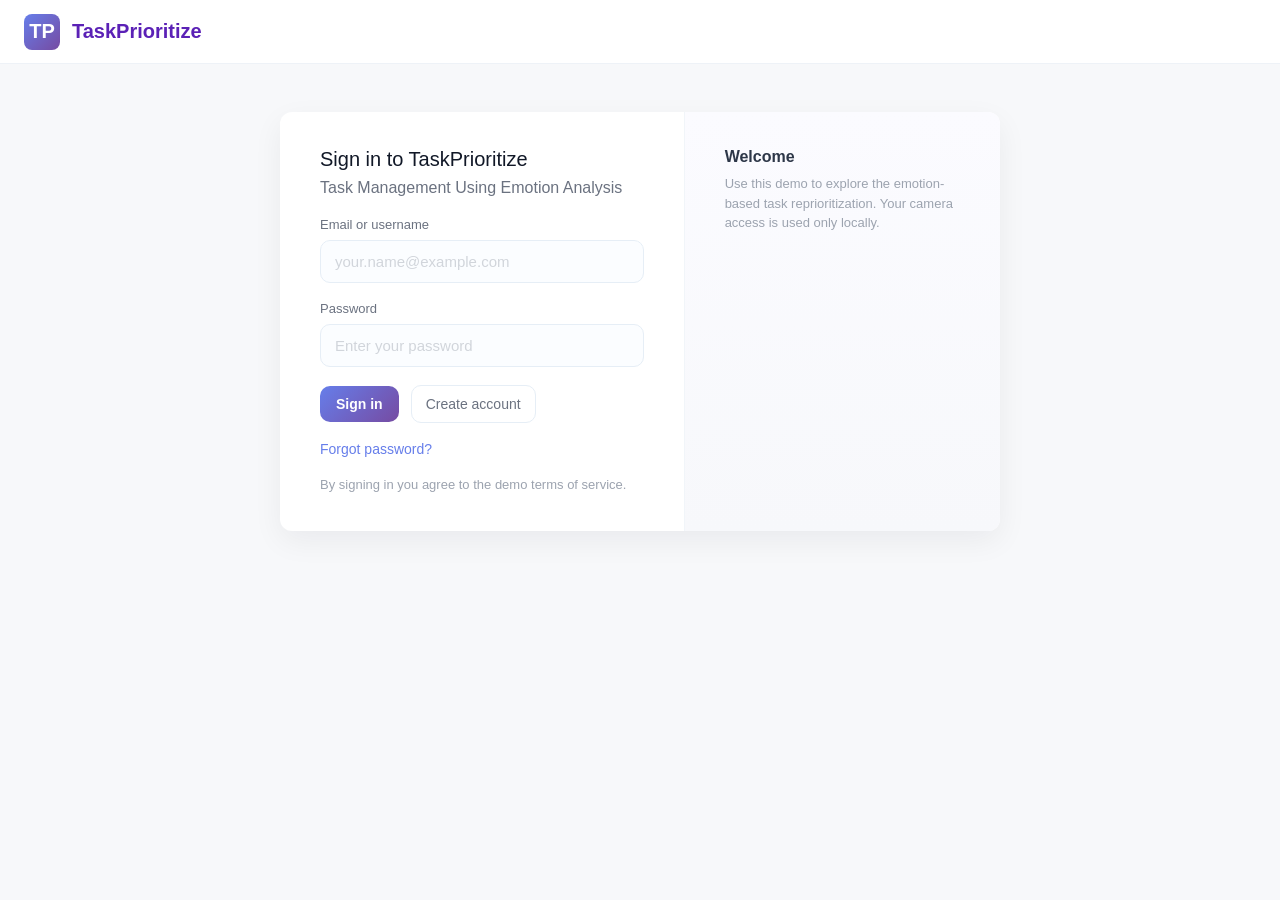
==== Frontend/dashboard.html @ d668a20a "feat(frontend): switch dashboard layout to three-panel structure" ====
<!DOCTYPE html>
<html lang="en">
<head>
    <meta charset="UTF-8" />
    <meta name="viewport" content="width=device-width, initial-scale=1.0" />
    <title>Task Prioritize Using Emotion Analysis</title>
    <link rel="stylesheet" href="dashboard-style.css">
</head>
<body>
    <!-- Top Navigation -->
    <header class="navbar">
        <div class="navbar-content">
            <div class="navbar-brand">
                <div class="logo">TP</div>
                <h1>TaskPrioritize</h1>
            </div>

            <div class="navbar-actions">
                <button class="btn-emotion-scan" id="emotionScanBtn" title="Scan your emotion">
                    📷
                </button>
                <span class="user-name" id="userInfo">User</span>
                <button class="btn-logout" id="logoutBtn" title="Logout">
                    ⎋
                </button>
            </div>
        </div>
    </header>

    <!-- Main Container -->
    <div class="container">
        <!-- LEFT SIDEBAR - Navigation & Filters -->
        <aside class="sidebar-left" id="sidebarLeft">
            <nav class="nav-menu">
                <h3 class="nav-section-title">Views</h3>
                <button class="nav-item active" data-filter="today">
                    <span class="icon">📅</span> Today
                </button>
                <button class="nav-item" data-filter="next7days">
                    <span class="icon">📆</span> Next 7 Days
                </button>
                <button class="nav-item" data-filter="inbox">
                    <span class="icon">📬</span> Inbox
                </button>

                <h3 class="nav-section-title" style="margin-top: 20px;">Lists</h3>
                <button class="nav-item" data-filter="list-work">
                    <span class="icon">💼</span> Work
                </button>
                <button class="nav-item" data-filter="list-study">
                    <span class="icon">📚</span> Study
                </button>
                <button class="nav-item" data-filter="list-personal">
                    <span class="icon">✨</span> Personal
                </button>

                <h3 class="nav-section-title" style="margin-top: 20px;">Filters</h3>
                <button class="nav-item" data-filter="important">
                    <span class="icon">⭐</span> Important
                </button>
                <button class="nav-item" data-filter="urgent">
                    <span class="icon">🚨</span> Urgent
                </button>
                <button class="nav-item" data-filter="completed">
                    <span class="icon">✅</span> Completed
                </button>
            </nav>
        </aside>

        <!-- CENTER PANEL - Main Task List (PRIMARY) -->
        <main class="main-content" id="mainContent">
            <!-- Quick Add Task -->
            <section class="task-adder">
                <input
                    type="text"
                    id="taskInput"
                    class="task-input"
                    placeholder="Add a task... (press Enter)"
                    autocomplete="off"
                />
            </section>

            <!-- Current View Label -->
            <div class="view-header">
                <h2 id="viewTitle">Today</h2>
                <span class="task-count" id="taskCount">0 tasks</span>
            </div>

            <!-- Emotion Status Badge (if emotion scan active) -->
            <div class="emotion-badge" id="emotionBadge" style="display: none;">
                <span id="emotionIcon"></span>
                <span id="emotionLabel"></span>
                <button class="badge-close" id="clearEmotionBtn">×</button>
            </div>

            <!-- Task List - Grouped by Date -->
            <section class="tasks-list">
                <div id="tasksList">
                    <div class="empty-state">
                        <p>📋 No tasks. Add one to get started!</p>
                    </div>
                </div>
            </section>
        </main>

        <!-- RIGHT PANEL - Calendar & Task Details (SECONDARY / Toggle) -->
        <aside class="sidebar-right" id="sidebarRight">
            <div class="right-panel-header">
                <button class="btn-icon" id="closeRightPanel" title="Close">×</button>
            </div>

            <!-- Calendar Widget -->
            <div class="calendar-widget">
                <h3>Calendar</h3>
                <div id="miniCalendar" class="mini-calendar">
                    <!-- Generated by JS -->
                </div>
                <div class="calendar-nav">
                    <button id="prevMonth" class="cal-btn">‹</button>
                    <span class="cal-month-year" id="monthYear"></span>
                    <button id="nextMonth" class="cal-btn">›</button>
                </div>
                <button class="btn-clear-filter" id="clearDateFilter">Clear Filter</button>
            </div>

            <!-- Task Details (shown when task is selected) -->
            <div class="task-details-panel" id="taskDetailsPanel" style="display: none;">
                <h3>Task Details</h3>
                <div id="taskDetailsContent">
                    <!-- Populated by JS -->
                </div>
            </div>
        </aside>
    </div>

    <!-- EMOTION SCAN - Camera Modal -->
    <div class="modal-overlay" id="modalOverlay"></div>

    <div class="modal" id="cameraModal">
        <div class="modal-header">
            <h2>Scan Emotion</h2>
            <button class="modal-close" id="closeCamera">×</button>
        </div>
        <div class="modal-body">
            <video id="videoFeed" class="video" playsinline></video>
            <canvas id="captureCanvas" style="display: none;"></canvas>
            <p class="status-text" id="cameraMessage">Initializing camera...</p>
        </div>
        <div class="modal-footer">
            <button class="btn-secondary" id="cancelCamera">Cancel</button>
            <button class="btn-primary" id="captureImage">Analyze</button>
        </div>
    </div>

    <!-- Emotion Result Modal -->
    <div class="modal" id="resultModal">
        <div class="modal-header">
            <h2>Emotion Analysis</h2>
            <button class="modal-close" id="closeResult">×</button>
        </div>
        <div class="modal-body emotion-result">
            <div class="emotion-icon-large" id="resultIcon"></div>
            <h3 id="resultEmotion"></h3>
            <p id="resultMessage"></p>
            <p class="confidence-text">Confidence: <span id="resultConfidence"></span>%</p>
        </div>
        <div class="modal-footer">
            <button class="btn-secondary" id="rejectEmotion">Dismiss</button>
            <button class="btn-primary" id="applyEmotion">Apply to Tasks</button>
        </div>
    </div>

    <script src="dashboard-script.js"></script>
</body>
</html>
---- Frontend/dashboard-style.css ----
/* ============================================
   TICKTICK-INSPIRED MINIMAL DASHBOARD
   Clean, Functional, Less is More
   ============================================ */

:root {
    --primary: #5b21b6;
    --primary-light: #667eea;
    --bg: #fafbfc;
    --surface: #ffffff;
    --border: #e5e7eb;
    --text: #1f2937;
    --text-muted: #6b7280;
    
    --color-red: #ef4444;
    --color-orange: #f97316;
    --color-yellow: #eab308;
    --color-green: #10b981;
    
    --radius: 8px;
    --shadow: 0 1px 3px rgba(0,0,0,0.1);
    --transition: 0.15s ease;
}

* { box-sizing: border-box; margin: 0; padding: 0; }

html, body {
    height: 100%;
    font-family: -apple-system, BlinkMacSystemFont, 'Segoe UI', sans-serif;
    background: var(--bg);
    color: var(--text);
    line-height: 1.5;
}

/* ============================================
   NAVBAR
   ============================================ */

.navbar {
    position: sticky;
    top: 0;
    height: 56px;
    background: var(--surface);
    border-bottom: 1px solid var(--border);
    box-shadow: var(--shadow);
    z-index: 100;
}

.navbar-content {
    max-width: 1400px;
    margin: 0 auto;
    padding: 0 16px;
    height: 100%;
    display: flex;
    align-items: center;
    justify-content: space-between;
}

.navbar-brand {
    display: flex;
    align-items: center;
    gap: 8px;
    font-weight: 700;
    color: var(--primary);
    font-size: 16px;
}

.logo {
    width: 32px;
    height: 32px;
    border-radius: 8px;
    background: linear-gradient(135deg, var(--primary-light), var(--primary));
    display: flex;
    align-items: center;
    justify-content: center;
    color: white;
    font-weight: 700;
    font-size: 14px;
}

.navbar-actions {
    display: flex;
    align-items: center;
    gap: 12px;
}

.toggle-calendar-btn {
    background: var(--bg);
    border: 1px solid var(--border);
    width: 32px;
    height: 32px;
    border-radius: var(--radius);
    cursor: pointer;
    font-size: 16px;
    transition: var(--transition);
    display: none;
}

.toggle-calendar-btn:hover { background: var(--border); }

.user-name {
    font-size: 13px;
    color: var(--text-muted);
}

.btn-logout {
    background: transparent;
    border: none;
    color: var(--text-muted);
    cursor: pointer;
    font-size: 16px;
    padding: 4px 8px;
    transition: var(--transition);
}

.btn-logout:hover { color: var(--primary); }

/* ============================================
   LAYOUT
   ============================================ */

body {
    display: flex;
    flex-direction: column;
}

.container {
    display: flex;
    flex: 1;
    overflow: hidden;
}

/* ============================================
   SIDEBAR (CALENDAR)
   ============================================ */

.sidebar {
    width: 240px;
    background: var(--surface);
    border-right: 1px solid var(--border);
    padding: 16px;
    overflow-y: auto;
    display: none;
}

.sidebar.visible {
    display: block;
}

.calendar-widget {
    font-size: 13px;
}

.calendar-widget h3 {
    font-size: 12px;
    font-weight: 700;
    text-transform: uppercase;
    color: var(--text);
    margin-bottom: 12px;
    letter-spacing: 0.5px;
}

.mini-calendar {
    margin-bottom: 12px;
}

.cal-header {
    font-weight: 600;
    color: var(--text);
    margin-bottom: 8px;
}

.cal-grid {
    display: grid;
    grid-template-columns: repeat(7, 1fr);
    gap: 4px;
}

.cal-label {
    text-align: center;
    font-size: 11px;
    color: var(--text-muted);
    font-weight: 500;
    padding: 4px 0;
}

.cal-day {
    aspect-ratio: 1;
    background: transparent;
    border: none;
    border-radius: 6px;
    cursor: pointer;
    font-size: 12px;
    color: var(--text);
    transition: var(--transition);
}

.cal-day:hover { background: var(--bg); }
.cal-day.selected { background: var(--primary); color: white; font-weight: 600; }

.calendar-nav {
    display: flex;
    gap: 4px;
    justify-content: center;
    margin-top: 8px;
}

.cal-btn {
    background: var(--bg);
    border: 1px solid var(--border);
    width: 28px;
    height: 28px;
    border-radius: 4px;
    cursor: pointer;
    font-size: 14px;
    transition: var(--transition);
}

.cal-btn:hover { background: var(--border); }

/* ============================================
   MAIN CONTENT
   ============================================ */

.main {
    flex: 1;
    overflow-y: auto;
    padding: 16px;
    max-width: 800px;
    margin: 0 auto;
    width: 100%;
}

/* ============================================
   TASK INPUT
   ============================================ */

.task-adder {
    margin-bottom: 16px;
}

.task-input {
    width: 100%;
    padding: 12px 14px;
    border: 1px solid var(--border);
    border-radius: var(--radius);
    font-size: 14px;
    font-family: inherit;
    transition: var(--transition);
    background: var(--surface);
}

.task-input:focus {
    outline: none;
    border-color: var(--primary);
    box-shadow: 0 0 0 2px rgba(102, 126, 234, 0.1);
}

.task-input::placeholder {
    color: var(--text-muted);
}

/* ============================================
   EMOTION BADGE (MINIMAL)
   ============================================ */

.emotion-badge {
    background: var(--bg);
    border: 1px solid var(--border);
    padding: 8px 12px;
    border-radius: var(--radius);
    margin-bottom: 12px;
    display: flex;
    align-items: center;
    justify-content: space-between;
    gap: 8px;
    font-size: 13px;
}

#emotionIcon { font-size: 16px; }

.badge-close {
    background: transparent;
    border: none;
    color: var(--text-muted);
    cursor: pointer;
    font-size: 18px;
    padding: 0;
}

/* ============================================
   TASK LIST
   ============================================ */

.tasks-list {
    background: var(--surface);
    border-radius: var(--radius);
    border: 1px solid var(--border);
    padding: 12px 0;
    overflow: hidden;
}

.list-header {
    display: flex;
    align-items: center;
    justify-content: space-between;
    padding: 12px 16px;
    border-bottom: 1px solid var(--border);
}

.list-header h2 {
    font-size: 14px;
    font-weight: 600;
}

.task-count {
    font-size: 12px;
    background: var(--bg);
    color: var(--text-muted);
    padding: 2px 8px;
    border-radius: 4px;
}

.tasks {
    display: flex;
    flex-direction: column;
}

/* ============================================
   TASK ITEMS (MINIMAL, CLEAN)
   ============================================ */

.task-item {
    display: flex;
    align-items: center;
    gap: 10px;
    padding: 10px 16px;
    border-bottom: 1px solid var(--border);
    transition: var(--transition);
    border-left: 3px solid var(--color-green);
    cursor: grab;
}

.task-item:last-child { border-bottom: none; }
.task-item:hover { background: var(--bg); }
.task-item.completed { opacity: 0.5; }
.task-item.completed .task-name { text-decoration: line-through; color: var(--text-muted); }

/* Priority border colors */
.task-item.imp-urg { border-left-color: var(--color-red); }
.task-item.imp-nurg { border-left-color: var(--color-orange); }
.task-item.nimp-urg { border-left-color: var(--color-yellow); }
.task-item.nimp-nurg { border-left-color: var(--color-green); }

.task-checkbox {
    width: 18px;
    height: 18px;
    cursor: pointer;
    accent-color: var(--primary);
    flex-shrink: 0;
}

.task-name {
    flex: 1;
    font-size: 14px;
    color: var(--text);
    word-break: break-word;
}

.task-actions {
    display: flex;
    gap: 8px;
    align-items: center;
}

.task-delete {
    background: transparent;
    border: none;
    color: var(--text-muted);
    cursor: pointer;
    font-size: 16px;
    padding: 4px;
    transition: var(--transition);
}

.task-delete:hover { color: #dc2626; }

/* ============================================
   EMPTY STATE
   ============================================ */

.empty-state {
    text-align: center;
    padding: 40px 20px;
    color: var(--text-muted);
    font-size: 14px;
}

/* ============================================
   FAB BUTTON
   ============================================ */

.fab {
    position: fixed;
    bottom: 24px;
    right: 24px;
    padding: 10px 16px;
    border-radius: 28px;
    background: linear-gradient(135deg, var(--primary-light), var(--primary));
    color: white;
    border: none;
    cursor: pointer;
    font-size: 14px;
    font-weight: 600;
    box-shadow: 0 4px 12px rgba(91, 33, 182, 0.3);
    transition: var(--transition);
    z-index: 50;
}

.fab:hover {
    transform: translateY(-2px);
    box-shadow: 0 6px 16px rgba(91, 33, 182, 0.4);
}

.fab:active { transform: scale(0.95); }

/* ============================================
   MODALS
   ============================================ */

.modal-overlay {
    display: none;
    position: fixed;
    top: 0;
    left: 0;
    right: 0;
    bottom: 0;
    background: rgba(0, 0, 0, 0.5);
    z-index: 200;
}

.modal-overlay.show { display: block; }

.modal {
    display: none;
    position: fixed;
    top: 50%;
    left: 50%;
    transform: translate(-50%, -50%) scale(0.9);
    background: var(--surface);
    border-radius: 12px;
    box-shadow: 0 20px 60px rgba(0, 0, 0, 0.3);
    width: 90%;
    max-width: 400px;
    z-index: 210;
    opacity: 0;
    transition: var(--transition);
}

.modal.show {
    display: flex;
    flex-direction: column;
    transform: translate(-50%, -50%) scale(1);
    opacity: 1;
}

.modal-header {
    padding: 16px;
    border-bottom: 1px solid var(--border);
    display: flex;
    align-items: center;
    justify-content: space-between;
}

.modal-header h2 {
    font-size: 16px;
    font-weight: 600;
}

.modal-close {
    background: transparent;
    border: none;
    font-size: 24px;
    color: var(--text-muted);
    cursor: pointer;
    padding: 0;
    width: 24px;
    height: 24px;
    display: flex;
    align-items: center;
    justify-content: center;
    transition: var(--transition);
}

.modal-close:hover { color: var(--text); }

.modal-body {
    padding: 16px;
    flex: 1;
    overflow-y: auto;
}

.video {
    width: 100%;
    border-radius: 8px;
    background: #000;
    margin-bottom: 12px;
}

.status-text {
    text-align: center;
    color: var(--text-muted);
    font-size: 13px;
}

.emotion-result {
    text-align: center;
    padding: 20px 0;
}

.emotion-icon-large {
    font-size: 48px;
    margin-bottom: 10px;
}

.emotion-result h3 {
    font-size: 18px;
    font-weight: 600;
    margin-bottom: 8px;
    text-transform: capitalize;
}

.emotion-result p {
    color: var(--text-muted);
    font-size: 13px;
    margin: 4px 0;
}

.confidence-text {
    font-weight: 500;
}

.modal-footer {
    padding: 12px 16px;
    border-top: 1px solid var(--border);
    display: flex;
    gap: 8px;
    justify-content: flex-end;
}

.btn-primary {
    background: var(--primary);
    color: white;
    padding: 8px 16px;
    border: none;
    border-radius: 6px;
    font-weight: 600;
    cursor: pointer;
    font-size: 13px;
    transition: var(--transition);
}

.btn-primary:hover {
    background: #4c1d95;
}

.btn-secondary {
    background: var(--bg);
    color: var(--text);
    padding: 8px 16px;
    border: 1px solid var(--border);
    border-radius: 6px;
    font-weight: 600;
    cursor: pointer;
    font-size: 13px;
    transition: var(--transition);
}

.btn-secondary:hover {
    background: var(--border);
}

/* ============================================
   RESPONSIVE
   ============================================ */

@media (max-width: 768px) {
    .navbar-content {
        padding: 0 12px;
    }

    .toggle-calendar-btn {
        display: block;
    }

    .sidebar {
        position: absolute;
        left: 0;
        top: 56px;
        width: 200px;
        height: calc(100vh - 56px);
        z-index: 90;
        border-right: 1px solid var(--border);
        box-shadow: 2px 0 8px rgba(0, 0, 0, 0.1);
    }

    .main {
        padding: 12px;
        max-width: 100%;
    }

    .task-item {
        padding: 10px 12px;
    }

    .fab {
        padding: 10px 12px;
        font-size: 13px;
        bottom: 16px;
        right: 16px;
    }

    .modal {
        max-width: 95%;
    }
}

@media (min-width: 1024px) {
    .sidebar {
        display: block;
    }
}
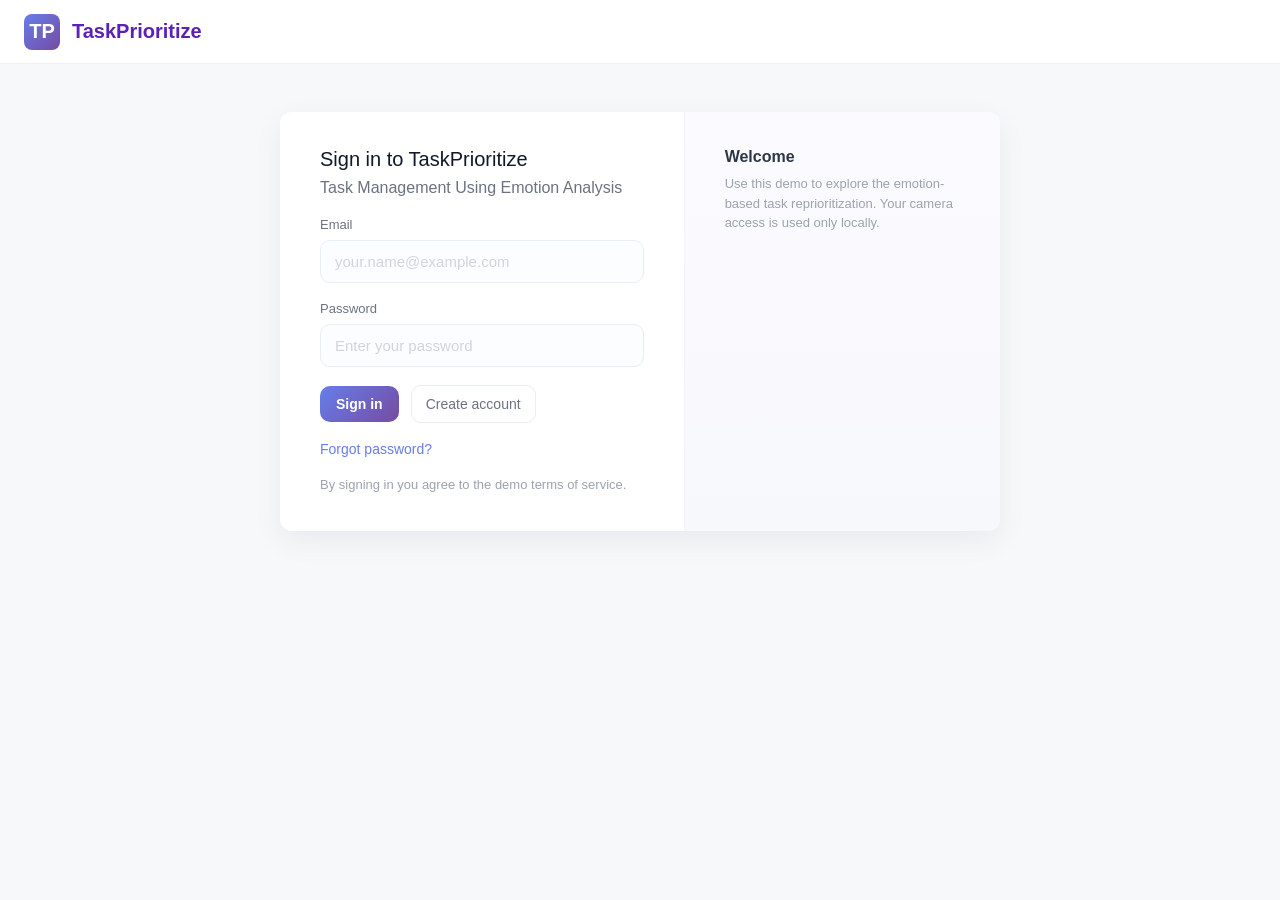
==== commit 0a9522e2: "Partial update: core app/routes/ui changes (exclude notifications)" ====
--- a/Frontend/dashboard.html
+++ b/Frontend/dashboard.html
@@ -71,13 +71,21 @@
         <main class="main-content" id="mainContent">
             <!-- Quick Add Task -->
             <section class="task-adder">
-                <input
-                    type="text"
-                    id="taskInput"
-                    class="task-input"
-                    placeholder="Add a task... (press Enter)"
-                    autocomplete="off"
-                />
+                <div class="task-adder-row">
+                    <input
+                        type="text"
+                        id="taskInput"
+                        class="task-input"
+                        placeholder="Add a task... (press Enter)"
+                        autocomplete="off"
+                    />
+                    <input
+                        type="datetime-local"
+                        id="taskDueInput"
+                        class="task-due-input"
+                        title="Deadline date and time"
+                    />
+                </div>
             </section>
 
             <!-- Current View Label -->
@@ -123,6 +131,25 @@
                 <button class="btn-clear-filter" id="clearDateFilter">Clear Filter</button>
             </div>
 
+            <div class="task-details-panel">
+                <h3>Notification Settings</h3>
+                <div class="detail-form">
+                    <label>Default channel</label>
+                    <select id="profileNotificationMethod">
+                        <option value="email">Email</option>
+                        <option value="sms">SMS</option>
+                        <option value="both">Email + SMS</option>
+                    </select>
+
+                    <label>Phone (for SMS)</label>
+                    <input type="tel" id="profilePhone" placeholder="+1..." />
+
+                    <div class="detail-actions">
+                        <button class="btn-primary" id="saveProfileBtn">Save Profile</button>
+                    </div>
+                </div>
+            </div>
+
             <!-- Task Details (shown when task is selected) -->
             <div class="task-details-panel" id="taskDetailsPanel" style="display: none;">
                 <h3>Task Details</h3>
@@ -145,10 +172,11 @@
             <video id="videoFeed" class="video" playsinline></video>
             <canvas id="captureCanvas" style="display: none;"></canvas>
             <p class="status-text" id="cameraMessage">Initializing camera...</p>
+            <p class="status-text" style="font-size:12px; opacity:0.8;">5-second one-time scan. Optional. Not a mental health diagnosis.</p>
         </div>
         <div class="modal-footer">
             <button class="btn-secondary" id="cancelCamera">Cancel</button>
-            <button class="btn-primary" id="captureImage">Analyze</button>
+            <button class="btn-primary" id="captureImage">Analyze Now</button>
         </div>
     </div>
 
@@ -173,3 +201,5 @@
     <script src="dashboard-script.js"></script>
 </body>
 </html>
+
+
--- a/Frontend/dashboard-style.css
+++ b/Frontend/dashboard-style.css
@@ -1,15 +1,18 @@
 /* ============================================
-   TICKTICK-INSPIRED MINIMAL DASHBOARD
-   Clean, Functional, Less is More
+   TASK PRIORITIZE - 3-PANEL LAYOUT
+   TickTick-Inspired Minimal Design
+   Left Nav | Center Tasks | Right Calendar
    ============================================ */
 
+@import url('https://fonts.googleapis.com/css2?family=Plus+Jakarta+Sans:wght@400;500;600;700&display=swap');
+
 :root {
-    --primary: #5b21b6;
-    --primary-light: #667eea;
-    --bg: #fafbfc;
+    --primary: #2f74ff;
+    --primary-light: #6aa9ff;
+    --bg: #f5f7fb;
     --surface: #ffffff;
-    --border: #e5e7eb;
-    --text: #1f2937;
+    --border: #e6eaf0;
+    --text: #1f2a44;
     --text-muted: #6b7280;
     
     --color-red: #ef4444;
@@ -22,14 +25,23 @@
     --transition: 0.15s ease;
 }
 
-* { box-sizing: border-box; margin: 0; padding: 0; }
+* {
+    box-sizing: border-box;
+    margin: 0;
+    padding: 0;
+}
 
 html, body {
     height: 100%;
-    font-family: -apple-system, BlinkMacSystemFont, 'Segoe UI', sans-serif;
+    font-family: 'Plus Jakarta Sans', -apple-system, BlinkMacSystemFont, 'Segoe UI', sans-serif;
     background: var(--bg);
     color: var(--text);
     line-height: 1.5;
+}
+
+body {
+    display: flex;
+    flex-direction: column;
 }
 
 /* ============================================
@@ -44,13 +56,13 @@
     border-bottom: 1px solid var(--border);
     box-shadow: var(--shadow);
     z-index: 100;
+    flex-shrink: 0;
 }
 
 .navbar-content {
-    max-width: 1400px;
-    margin: 0 auto;
+    max-width: 100%;
+    height: 100%;
     padding: 0 16px;
-    height: 100%;
     display: flex;
     align-items: center;
     justify-content: space-between;
@@ -81,26 +93,26 @@
 .navbar-actions {
     display: flex;
     align-items: center;
-    gap: 12px;
-}
-
-.toggle-calendar-btn {
-    background: var(--bg);
-    border: 1px solid var(--border);
-    width: 32px;
-    height: 32px;
-    border-radius: var(--radius);
-    cursor: pointer;
-    font-size: 16px;
-    transition: var(--transition);
-    display: none;
-}
-
-.toggle-calendar-btn:hover { background: var(--border); }
+    gap: 16px;
+}
+
+.btn-emotion-scan {
+    background: transparent;
+    border: none;
+    font-size: 20px;
+    cursor: pointer;
+    padding: 4px 8px;
+    transition: var(--transition);
+}
+
+.btn-emotion-scan:hover {
+    transform: scale(1.1);
+}
 
 .user-name {
     font-size: 13px;
     color: var(--text-muted);
+    min-width: 60px;
 }
 
 .btn-logout {
@@ -113,130 +125,112 @@
     transition: var(--transition);
 }
 
-.btn-logout:hover { color: var(--primary); }
+.btn-logout:hover {
+    color: var(--primary);
+}
 
 /* ============================================
-   LAYOUT
+   MAIN CONTAINER - 3-Panel Layout
    ============================================ */
-
-body {
-    display: flex;
-    flex-direction: column;
-}
 
 .container {
     display: flex;
     flex: 1;
     overflow: hidden;
+    gap: 0;
 }
 
 /* ============================================
-   SIDEBAR (CALENDAR)
+   LEFT SIDEBAR - Navigation & Filters
    ============================================ */
 
-.sidebar {
+.sidebar-left {
     width: 240px;
     background: var(--surface);
     border-right: 1px solid var(--border);
     padding: 16px;
     overflow-y: auto;
-    display: none;
-}
-
-.sidebar.visible {
-    display: block;
-}
-
-.calendar-widget {
-    font-size: 13px;
-}
-
-.calendar-widget h3 {
-    font-size: 12px;
+    flex-shrink: 0;
+    display: flex;
+    flex-direction: column;
+}
+
+.nav-menu {
+    display: flex;
+    flex-direction: column;
+    gap: 0;
+}
+
+.nav-section-title {
+    font-size: 11px;
     font-weight: 700;
     text-transform: uppercase;
-    color: var(--text);
-    margin-bottom: 12px;
+    color: var(--text-muted);
     letter-spacing: 0.5px;
-}
-
-.mini-calendar {
-    margin-bottom: 12px;
-}
-
-.cal-header {
-    font-weight: 600;
-    color: var(--text);
-    margin-bottom: 8px;
-}
-
-.cal-grid {
-    display: grid;
-    grid-template-columns: repeat(7, 1fr);
-    gap: 4px;
-}
-
-.cal-label {
-    text-align: center;
-    font-size: 11px;
-    color: var(--text-muted);
-    font-weight: 500;
-    padding: 4px 0;
-}
-
-.cal-day {
-    aspect-ratio: 1;
+    padding: 12px 0 8px 0;
+    margin: 0;
+}
+
+.nav-section-title:first-child {
+    padding-top: 0;
+}
+
+.nav-item {
     background: transparent;
     border: none;
+    padding: 10px 12px;
+    margin: 2px 0;
     border-radius: 6px;
     cursor: pointer;
-    font-size: 12px;
-    color: var(--text);
-    transition: var(--transition);
-}
-
-.cal-day:hover { background: var(--bg); }
-.cal-day.selected { background: var(--primary); color: white; font-weight: 600; }
-
-.calendar-nav {
-    display: flex;
-    gap: 4px;
-    justify-content: center;
-    margin-top: 8px;
-}
-
-.cal-btn {
+    font-size: 14px;
+    color: var(--text);
+    display: flex;
+    align-items: center;
+    gap: 8px;
+    transition: var(--transition);
+    text-align: left;
+    font-weight: 500;
+}
+
+.nav-item:hover {
     background: var(--bg);
-    border: 1px solid var(--border);
-    width: 28px;
-    height: 28px;
-    border-radius: 4px;
-    cursor: pointer;
-    font-size: 14px;
-    transition: var(--transition);
-}
-
-.cal-btn:hover { background: var(--border); }
+    color: var(--primary);
+}
+
+.nav-item.active {
+    background: var(--primary);
+    color: white;
+}
+
+.nav-item .icon {
+    display: inline-block;
+    width: 16px;
+    text-align: center;
+    font-size: 16px;
+}
 
 /* ============================================
-   MAIN CONTENT
+   CENTER PANEL - Main Content (PRIMARY)
    ============================================ */
 
-.main {
+.main-content {
     flex: 1;
     overflow-y: auto;
+    display: flex;
+    flex-direction: column;
     padding: 16px;
-    max-width: 800px;
-    margin: 0 auto;
-    width: 100%;
-}
-
-/* ============================================
-   TASK INPUT
-   ============================================ */
+    background: var(--bg);
+}
 
 .task-adder {
-    margin-bottom: 16px;
+    margin-bottom: 12px;
+    flex-shrink: 0;
+}
+
+.task-adder-row {
+    display: flex;
+    gap: 8px;
+    align-items: center;
 }
 
 .task-input {
@@ -260,24 +254,65 @@
     color: var(--text-muted);
 }
 
-/* ============================================
-   EMOTION BADGE (MINIMAL)
-   ============================================ */
-
+.task-due-input {
+    width: 220px;
+    padding: 12px 10px;
+    border: 1px solid var(--border);
+    border-radius: var(--radius);
+    font-size: 13px;
+    font-family: inherit;
+    background: var(--surface);
+    color: var(--text);
+}
+
+.task-due-input:focus {
+    outline: none;
+    border-color: var(--primary);
+    box-shadow: 0 0 0 2px rgba(47, 116, 255, 0.12);
+}
+
+.view-header {
+    display: flex;
+    align-items: center;
+    justify-content: space-between;
+    margin-bottom: 12px;
+    flex-shrink: 0;
+}
+
+.view-header h2 {
+    font-size: 18px;
+    font-weight: 600;
+    color: var(--text);
+}
+
+.task-count {
+    font-size: 12px;
+    color: var(--text-muted);
+    background: var(--surface);
+    padding: 4px 12px;
+    border-radius: 20px;
+    border: 1px solid var(--border);
+}
+
+/* Emotion Badge */
 .emotion-badge {
-    background: var(--bg);
-    border: 1px solid var(--border);
-    padding: 8px 12px;
+    background: var(--surface);
+    border: 1px solid var(--color-yellow);
+    padding: 10px 14px;
     border-radius: var(--radius);
     margin-bottom: 12px;
     display: flex;
     align-items: center;
     justify-content: space-between;
-    gap: 8px;
+    gap: 10px;
     font-size: 13px;
-}
-
-#emotionIcon { font-size: 16px; }
+    flex-shrink: 0;
+    box-shadow: 0 2px 8px rgba(234, 179, 8, 0.1);
+}
+
+#emotionIcon {
+    font-size: 18px;
+}
 
 .badge-close {
     background: transparent;
@@ -286,71 +321,109 @@
     cursor: pointer;
     font-size: 18px;
     padding: 0;
-}
-
-/* ============================================
-   TASK LIST
-   ============================================ */
-
+    transition: var(--transition);
+}
+
+.badge-close:hover {
+    color: var(--text);
+}
+
+/* Task List Container */
 .tasks-list {
+    flex: 1;
+    overflow-y: auto;
     background: var(--surface);
     border-radius: var(--radius);
     border: 1px solid var(--border);
-    padding: 12px 0;
-    overflow: hidden;
-}
-
-.list-header {
-    display: flex;
-    align-items: center;
-    justify-content: space-between;
+    display: flex;
+    flex-direction: column;
+    padding: 0;
+}
+
+#tasksList {
+    display: flex;
+    flex-direction: column;
+    flex: 1;
+}
+
+/* Task Group Header */
+.task-group-header {
+    padding: 12px 16px;
+    background: var(--bg);
+    border-bottom: 1px solid var(--border);
+    font-size: 12px;
+    font-weight: 700;
+    text-transform: uppercase;
+    color: var(--text-muted);
+    letter-spacing: 0.5px;
+    margin-top: 0;
+}
+
+.task-group-header:first-child {
+    margin-top: 0;
+}
+
+.task-group {
+    display: flex;
+    flex-direction: column;
+}
+
+/* Task Item */
+.task-item {
+    display: flex;
+    align-items: center;
+    gap: 10px;
     padding: 12px 16px;
     border-bottom: 1px solid var(--border);
-}
-
-.list-header h2 {
-    font-size: 14px;
-    font-weight: 600;
-}
-
-.task-count {
-    font-size: 12px;
+    transition: var(--transition);
+    border-left: 3px solid var(--color-green);
+    cursor: pointer;
+}
+
+.task-item:hover {
     background: var(--bg);
-    color: var(--text-muted);
-    padding: 2px 8px;
-    border-radius: 4px;
-}
-
-.tasks {
-    display: flex;
-    flex-direction: column;
-}
-
-/* ============================================
-   TASK ITEMS (MINIMAL, CLEAN)
-   ============================================ */
-
-.task-item {
-    display: flex;
-    align-items: center;
-    gap: 10px;
-    padding: 10px 16px;
-    border-bottom: 1px solid var(--border);
-    transition: var(--transition);
-    border-left: 3px solid var(--color-green);
-    cursor: grab;
-}
-
-.task-item:last-child { border-bottom: none; }
-.task-item:hover { background: var(--bg); }
-.task-item.completed { opacity: 0.5; }
-.task-item.completed .task-name { text-decoration: line-through; color: var(--text-muted); }
-
-/* Priority border colors */
-.task-item.imp-urg { border-left-color: var(--color-red); }
-.task-item.imp-nurg { border-left-color: var(--color-orange); }
-.task-item.nimp-urg { border-left-color: var(--color-yellow); }
-.task-item.nimp-nurg { border-left-color: var(--color-green); }
+}
+
+.task-item.completed {
+    opacity: 0.6;
+}
+
+.task-item.completed .task-name {
+    text-decoration: line-through;
+    color: var(--text-muted);
+}
+
+/* Priority border colors (Eisenhower Matrix) */
+.task-item.imp-urg {
+    border-left-color: var(--color-red);
+}
+
+.task-item.imp-nurg {
+    border-left-color: var(--color-orange);
+}
+
+.task-item.nimp-urg {
+    border-left-color: var(--color-yellow);
+}
+
+.task-item.nimp-nurg {
+    border-left-color: var(--color-green);
+}
+
+.task-item.emotion-suggested {
+    background: rgba(102, 126, 234, 0.05);
+    border-bottom: 1px dashed var(--border);
+}
+
+.task-item.emotion-suggested::before {
+    content: '';
+    display: inline-block;
+    width: 4px;
+    height: 4px;
+    border-radius: 50%;
+    background: var(--primary);
+    margin-right: 4px;
+}
 
 .task-checkbox {
     width: 18px;
@@ -361,16 +434,38 @@
 }
 
 .task-name {
+    font-size: 14px;
+    color: var(--text);
+    word-break: break-word;
+}
+
+.task-main {
     flex: 1;
-    font-size: 14px;
-    color: var(--text);
-    word-break: break-word;
+    display: flex;
+    flex-direction: column;
+    gap: 2px;
+}
+
+.task-meta {
+    font-size: 11px;
+    color: var(--text-muted);
+}
+
+.task-meta.overdue {
+    color: #dc2626;
+    font-weight: 600;
 }
 
 .task-actions {
     display: flex;
-    gap: 8px;
-    align-items: center;
+    gap: 6px;
+    align-items: center;
+    opacity: 0;
+    transition: opacity 0.2s;
+}
+
+.task-item:hover .task-actions {
+    opacity: 1;
 }
 
 .task-delete {
@@ -381,48 +476,304 @@
     font-size: 16px;
     padding: 4px;
     transition: var(--transition);
-}
-
-.task-delete:hover { color: #dc2626; }
-
-/* ============================================
-   EMPTY STATE
-   ============================================ */
-
+    flex-shrink: 0;
+}
+
+.task-delete:hover {
+    color: #dc2626;
+}
+
+/* Task Controls (Importance/Urgency Dropdowns) */
+.task-controls {
+    display: flex;
+    gap: 8px;
+    align-items: center;
+    /* Always visible, removed opacity: 0 */
+}
+
+.task-item:hover .task-controls {
+    /* opacity set to 1 by default now, removed opacity: 1 here */
+}
+
+.task-list,
+.task-importance,
+.task-urgency {
+    padding: 4px 8px;
+    border: 1px solid var(--border);
+    border-radius: 4px;
+    background: white;
+    color: var(--text);
+    font-size: 12px;
+    cursor: pointer;
+    transition: var(--transition);
+    flex-shrink: 0;
+}
+
+.task-list:hover,
+.task-importance:hover,
+.task-urgency:hover {
+    border-color: var(--primary);
+    background: rgba(47, 116, 255, 0.04);
+}
+
+.task-list:focus,
+.task-importance:focus,
+.task-urgency:focus {
+    outline: none;
+    border-color: var(--primary);
+    box-shadow: 0 0 0 2px rgba(47, 116, 255, 0.12);
+}
+
+/* Empty State */
 .empty-state {
     text-align: center;
-    padding: 40px 20px;
+    padding: 60px 20px;
     color: var(--text-muted);
     font-size: 14px;
+    flex: 1;
+    display: flex;
+    align-items: center;
+    justify-content: center;
 }
 
 /* ============================================
-   FAB BUTTON
+   RIGHT PANEL - Calendar (SECONDARY / Toggle)
    ============================================ */
 
-.fab {
-    position: fixed;
-    bottom: 24px;
-    right: 24px;
-    padding: 10px 16px;
-    border-radius: 28px;
-    background: linear-gradient(135deg, var(--primary-light), var(--primary));
+.sidebar-right {
+    width: 280px;
+    background: var(--surface);
+    border-left: 1px solid var(--border);
+    padding: 16px;
+    overflow-y: auto;
+    flex-shrink: 0;
+    display: flex;
+    flex-direction: column;
+    gap: 16px;
+}
+
+.right-panel-header {
+    display: flex;
+    justify-content: space-between;
+    align-items: center;
+}
+
+.btn-icon {
+    background: transparent;
+    border: none;
+    font-size: 18px;
+    color: var(--text-muted);
+    cursor: pointer;
+    padding: 4px;
+    transition: var(--transition);
+    display: none;
+}
+
+.btn-icon:hover {
+    color: var(--text);
+}
+
+.calendar-widget {
+    font-size: 13px;
+}
+
+.calendar-widget h3 {
+    font-size: 12px;
+    font-weight: 700;
+    text-transform: uppercase;
+    color: var(--text);
+    margin-bottom: 12px;
+    letter-spacing: 0.5px;
+}
+
+.mini-calendar {
+    margin-bottom: 8px;
+}
+
+.cal-grid {
+    display: grid;
+    grid-template-columns: repeat(7, 1fr);
+    gap: 4px;
+    margin-bottom: 8px;
+}
+
+.cal-label {
+    text-align: center;
+    font-size: 11px;
+    color: var(--text-muted);
+    font-weight: 500;
+    padding: 4px 0;
+}
+
+.cal-day {
+    aspect-ratio: 1;
+    background: transparent;
+    border: 1px solid transparent;
+    border-radius: 4px;
+    cursor: pointer;
+    font-size: 12px;
+    color: var(--text);
+    transition: var(--transition);
+    font-weight: 500;
+    padding: 0;
+}
+
+.cal-day:hover {
+    background: var(--bg);
+    border-color: var(--border);
+}
+
+.cal-day.selected {
+    background: var(--primary);
     color: white;
-    border: none;
+    border-color: var(--primary);
+    font-weight: 600;
+}
+
+.cal-day.has-deadline {
+    border-color: rgba(47, 116, 255, 0.35);
+    position: relative;
+}
+
+.cal-day.has-deadline::after {
+    content: '';
+    width: 5px;
+    height: 5px;
+    border-radius: 50%;
+    background: var(--primary);
+    position: absolute;
+    bottom: 3px;
+    left: 50%;
+    transform: translateX(-50%);
+}
+
+.calendar-nav {
+    display: flex;
+    gap: 8px;
+    align-items: center;
+    justify-content: space-between;
+    margin-bottom: 12px;
+}
+
+.calendar-nav .cal-btn {
+    background: var(--bg);
+    border: 1px solid var(--border);
+    width: 28px;
+    height: 28px;
+    border-radius: 4px;
     cursor: pointer;
     font-size: 14px;
+    transition: var(--transition);
     font-weight: 600;
-    box-shadow: 0 4px 12px rgba(91, 33, 182, 0.3);
-    transition: var(--transition);
-    z-index: 50;
-}
-
-.fab:hover {
-    transform: translateY(-2px);
-    box-shadow: 0 6px 16px rgba(91, 33, 182, 0.4);
-}
-
-.fab:active { transform: scale(0.95); }
+}
+
+.calendar-nav .cal-btn:hover {
+    background: var(--border);
+    color: var(--primary);
+}
+
+.cal-month-year {
+    font-weight: 600;
+    font-size: 12px;
+    color: var(--text);
+    flex: 1;
+    text-align: center;
+}
+
+.btn-clear-filter {
+    width: 100%;
+    padding: 8px 12px;
+    background: var(--bg);
+    border: 1px solid var(--border);
+    border-radius: 4px;
+    cursor: pointer;
+    font-size: 12px;
+    color: var(--text-muted);
+    transition: var(--transition);
+    font-weight: 500;
+}
+
+.btn-clear-filter:hover {
+    background: var(--border);
+    color: var(--text);
+}
+
+/* Task Details Panel */
+.task-details-panel {
+    background: var(--bg);
+    border: 1px solid var(--border);
+    border-radius: var(--radius);
+    padding: 12px;
+}
+
+.task-details-panel h3 {
+    font-size: 12px;
+    font-weight: 700;
+    text-transform: uppercase;
+    color: var(--text-muted);
+    margin-bottom: 12px;
+    letter-spacing: 0.5px;
+}
+
+#taskDetailsContent {
+    display: flex;
+    flex-direction: column;
+    gap: 8px;
+    font-size: 13px;
+}
+
+.detail-form {
+    display: flex;
+    flex-direction: column;
+    gap: 8px;
+}
+
+.detail-form label {
+    font-size: 12px;
+    color: var(--text-muted);
+    font-weight: 600;
+}
+
+.detail-form input,
+.detail-form select {
+    padding: 8px 10px;
+    border: 1px solid var(--border);
+    border-radius: 6px;
+    font-size: 13px;
+    font-family: inherit;
+    background: var(--surface);
+    color: var(--text);
+}
+
+.detail-form input:focus,
+.detail-form select:focus {
+    outline: none;
+    border-color: var(--primary);
+    box-shadow: 0 0 0 2px rgba(47, 116, 255, 0.12);
+}
+
+.detail-actions {
+    display: flex;
+    gap: 8px;
+    justify-content: flex-end;
+    margin-top: 6px;
+}
+
+.detail-row {
+    display: flex;
+    justify-content: space-between;
+    align-items: center;
+}
+
+.detail-label {
+    color: var(--text-muted);
+    font-weight: 500;
+}
+
+.detail-value {
+    color: var(--text);
+    font-weight: 600;
+}
 
 /* ============================================
    MODALS
@@ -439,7 +790,9 @@
     z-index: 200;
 }
 
-.modal-overlay.show { display: block; }
+.modal-overlay.show {
+    display: block;
+}
 
 .modal {
     display: none;
@@ -451,15 +804,17 @@
     border-radius: 12px;
     box-shadow: 0 20px 60px rgba(0, 0, 0, 0.3);
     width: 90%;
-    max-width: 400px;
+    max-width: 420px;
     z-index: 210;
     opacity: 0;
     transition: var(--transition);
+    flex-direction: column;
+    max-height: 90vh;
+    overflow: hidden;
 }
 
 .modal.show {
     display: flex;
-    flex-direction: column;
     transform: translate(-50%, -50%) scale(1);
     opacity: 1;
 }
@@ -470,6 +825,7 @@
     display: flex;
     align-items: center;
     justify-content: space-between;
+    flex-shrink: 0;
 }
 
 .modal-header h2 {
@@ -492,7 +848,9 @@
     transition: var(--transition);
 }
 
-.modal-close:hover { color: var(--text); }
+.modal-close:hover {
+    color: var(--text);
+}
 
 .modal-body {
     padding: 16px;
@@ -505,6 +863,8 @@
     border-radius: 8px;
     background: #000;
     margin-bottom: 12px;
+    aspect-ratio: 16 / 9;
+    object-fit: cover;
 }
 
 .status-text {
@@ -519,8 +879,8 @@
 }
 
 .emotion-icon-large {
-    font-size: 48px;
-    margin-bottom: 10px;
+    font-size: 56px;
+    margin-bottom: 12px;
 }
 
 .emotion-result h3 {
@@ -528,6 +888,7 @@
     font-weight: 600;
     margin-bottom: 8px;
     text-transform: capitalize;
+    color: var(--text);
 }
 
 .emotion-result p {
@@ -538,6 +899,7 @@
 
 .confidence-text {
     font-weight: 500;
+    color: var(--text);
 }
 
 .modal-footer {
@@ -546,6 +908,7 @@
     display: flex;
     gap: 8px;
     justify-content: flex-end;
+    flex-shrink: 0;
 }
 
 .btn-primary {
@@ -562,6 +925,7 @@
 
 .btn-primary:hover {
     background: #4c1d95;
+    transform: translateY(-1px);
 }
 
 .btn-secondary {
@@ -581,52 +945,115 @@
 }
 
 /* ============================================
-   RESPONSIVE
+   RESPONSIVE DESIGN
    ============================================ */
 
+@media (max-width: 1024px) {
+    .sidebar-right {
+        width: 240px;
+    }
+}
+
 @media (max-width: 768px) {
-    .navbar-content {
-        padding: 0 12px;
-    }
-
-    .toggle-calendar-btn {
+    .sidebar-left {
+        position: fixed;
+        left: -240px;
+        top: 56px;
+        height: calc(100vh - 56px);
+        z-index: 95;
+        box-shadow: 2px 0 8px rgba(0, 0, 0, 0.1);
+        transition: left 0.3s ease;
+    }
+
+    .sidebar-left.visible {
+        left: 0;
+    }
+
+    .sidebar-right {
+        position: fixed;
+        right: -280px;
+        top: 56px;
+        height: calc(100vh - 56px);
+        z-index: 95;
+        box-shadow: -2px 0 8px rgba(0, 0, 0, 0.1);
+        transition: right 0.3s ease;
+        border-left: none;
+        border-right: 1px solid var(--border);
+    }
+
+    .sidebar-right.visible {
+        right: 0;
+    }
+
+    .btn-icon {
         display: block;
     }
 
-    .sidebar {
-        position: absolute;
-        left: 0;
-        top: 56px;
-        width: 200px;
-        height: calc(100vh - 56px);
-        z-index: 90;
-        border-right: 1px solid var(--border);
-        box-shadow: 2px 0 8px rgba(0, 0, 0, 0.1);
-    }
-
-    .main {
+    .main-content {
         padding: 12px;
-        max-width: 100%;
+    }
+
+    .task-adder-row {
+        flex-direction: column;
+        align-items: stretch;
+    }
+
+    .task-due-input {
+        width: 100%;
     }
 
     .task-item {
         padding: 10px 12px;
     }
 
-    .fab {
-        padding: 10px 12px;
-        font-size: 13px;
-        bottom: 16px;
-        right: 16px;
-    }
-
     .modal {
         max-width: 95%;
-    }
-}
-
-@media (min-width: 1024px) {
-    .sidebar {
-        display: block;
-    }
-}
+        max-height: 90vh;
+    }
+}
+
+@media (max-width: 480px) {
+    .navbar-brand h1 {
+        display: none;
+    }
+
+    .view-header h2 {
+        font-size: 16px;
+    }
+
+    .task-count {
+        font-size: 11px;
+        padding: 2px 8px;
+    }
+
+    .sidebar-left {
+        width: 200px;
+        left: -200px;
+    }
+
+    .sidebar-right {
+        width: 240px;
+    }
+}
+
+/* ============================================
+   SCROLLBARS
+   ============================================ */
+
+::-webkit-scrollbar {
+    width: 6px;
+}
+
+::-webkit-scrollbar-track {
+    background: transparent;
+}
+
+::-webkit-scrollbar-thumb {
+    background: var(--border);
+    border-radius: 3px;
+}
+::-webkit-scrollbar-thumb:hover {
+    background: var(--text-muted);
+}
+
+
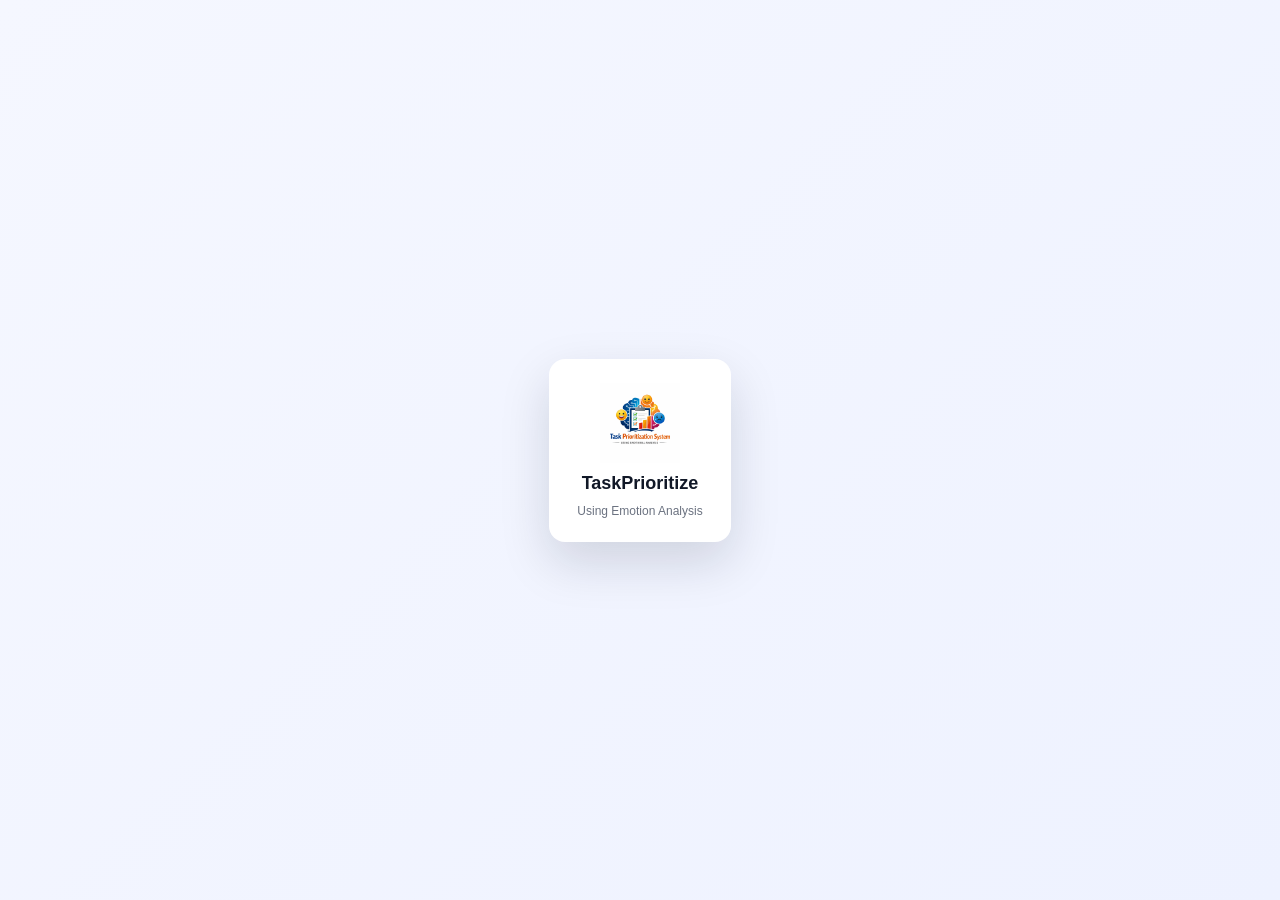
==== commit 728e676c: "frontend updates" ====
--- a/Frontend/dashboard.html
+++ b/Frontend/dashboard.html
@@ -7,21 +7,31 @@
     <link rel="stylesheet" href="dashboard-style.css">
 </head>
 <body>
+    <div class="app-splash" id="appSplash" aria-hidden="true">
+        <div class="splash-card">
+            <img class="splash-logo" src="logo.png" alt="Task Prioritization System logo" />
+            <div class="splash-title">TaskPrioritize</div>
+            <div class="splash-sub">Using Emotion Analysis</div>
+        </div>
+    </div>
     <!-- Top Navigation -->
     <header class="navbar">
         <div class="navbar-content">
             <div class="navbar-brand">
-                <div class="logo">TP</div>
+                <img class="navbar-logo" src="logo.png" alt="Task Prioritization System logo" />
                 <h1>TaskPrioritize</h1>
             </div>
 
             <div class="navbar-actions">
                 <button class="btn-emotion-scan" id="emotionScanBtn" title="Scan your emotion">
-                    📷
+                    Scan
+                </button>
+                <button class="btn-theme" id="themeToggle" title="Toggle theme">
+                    Theme: <span id="themeLabel">Light</span>
                 </button>
                 <span class="user-name" id="userInfo">User</span>
                 <button class="btn-logout" id="logoutBtn" title="Logout">
-                    ⎋
+                    Logout
                 </button>
             </div>
         </div>
@@ -91,15 +101,37 @@
             <!-- Current View Label -->
             <div class="view-header">
                 <h2 id="viewTitle">Today</h2>
-                <span class="task-count" id="taskCount">0 tasks</span>
+                <div class="view-actions">
+                    <span class="task-count" id="taskCount">0 tasks</span>
+                    <select id="matrixSelect" class="matrix-select" title="Choose prioritization matrix">
+                        <option value="eisenhower">Eisenhower (Importance/Urgency)</option>
+                        <option value="impact-effort">Impact vs Effort</option>
+                        <option value="moscow">MoSCoW (Must/Should/Could/Won't)</option>
+                    </select>
+                </div>
             </div>
 
             <!-- Emotion Status Badge (if emotion scan active) -->
             <div class="emotion-badge" id="emotionBadge" style="display: none;">
                 <span id="emotionIcon"></span>
                 <span id="emotionLabel"></span>
-                <button class="badge-close" id="clearEmotionBtn">×</button>
-            </div>
+                <button class="badge-close" id="clearEmotionBtn">X</button>
+            </div>
+
+            <section class="recommended-panel" id="recommendedSection" style="display: none;">
+                <div class="recommended-header">
+                    <h3>Recommended for You</h3>
+                    <span class="recommended-subtitle">Based on current emotion</span>
+                </div>
+                <p class="recommended-hint" id="recommendedHint"></p>
+                <ol id="recommendedList"></ol>
+                <div class="feedback-row">
+                    <span>Was this helpful?</span>
+                    <button class="btn-secondary btn-feedback" id="feedbackYes">Yes</button>
+                    <button class="btn-secondary btn-feedback" id="feedbackNo">No</button>
+                    <span class="feedback-status" id="feedbackStatus"></span>
+                </div>
+            </section>
 
             <!-- Task List - Grouped by Date -->
             <section class="tasks-list">
@@ -142,10 +174,27 @@
                     </select>
 
                     <label>Phone (for SMS)</label>
-                    <input type="tel" id="profilePhone" placeholder="+1..." />
+                    <select id="profilePhoneCountry">
+                        <option value="+91" selected>India (+91)</option>
+                        <option value="+1">USA (+1)</option>
+                        <option value="+86">China (+86)</option>
+                    </select>
+                    <input type="tel" id="profilePhone" placeholder="10-digit number" />
 
                     <div class="detail-actions">
                         <button class="btn-primary" id="saveProfileBtn">Save Profile</button>
+                        <button class="btn-secondary" id="sendTestSmsBtn">Send Test SMS</button>
+                    </div>
+                </div>
+            </div>
+
+            <div class="task-details-panel">
+                <h3>Gmail Sender</h3>
+                <div class="detail-form">
+                    <div id="profileGmailStatus">Checking Gmail connection...</div>
+                    <div class="detail-actions">
+                        <button class="btn-primary" id="connectGmailBtn">Connect Gmail</button>
+                        <button class="btn-secondary" id="disconnectGmailBtn">Disconnect</button>
                     </div>
                 </div>
             </div>
@@ -199,7 +248,19 @@
     </div>
 
     <script src="dashboard-script.js"></script>
+    <script>
+        window.addEventListener('DOMContentLoaded', () => {
+            const splash = document.getElementById('appSplash');
+            if (!splash) return;
+            setTimeout(() => {
+                splash.classList.add('hide');
+                setTimeout(() => splash.remove(), 400);
+            }, 1200);
+        });
+    </script>
 </body>
 </html>
 
 
+
+
--- a/Frontend/dashboard-style.css
+++ b/Frontend/dashboard-style.css
@@ -25,6 +25,17 @@
     --transition: 0.15s ease;
 }
 
+[data-theme="dark"] {
+    --primary: #4f83ff;
+    --primary-light: #7aa8ff;
+    --bg: #0f172a;
+    --surface: #111827;
+    --border: #1f2937;
+    --text: #e5e7eb;
+    --text-muted: #9ca3af;
+    --shadow: 0 1px 3px rgba(0,0,0,0.4);
+}
+
 * {
     box-sizing: border-box;
     margin: 0;
@@ -44,6 +55,51 @@
     flex-direction: column;
 }
 
+/* Splash */
+.app-splash {
+    position: fixed;
+    inset: 0;
+    background: linear-gradient(135deg, #f5f7ff, #eef2ff);
+    display: flex;
+    align-items: center;
+    justify-content: center;
+    z-index: 999;
+    transition: opacity 0.4s ease;
+}
+
+.app-splash.hide {
+    opacity: 0;
+}
+
+.splash-card {
+    display: flex;
+    flex-direction: column;
+    align-items: center;
+    gap: 10px;
+    padding: 24px 28px;
+    border-radius: 16px;
+    background: #ffffff;
+    box-shadow: 0 20px 50px rgba(15, 23, 42, 0.15);
+    animation: splash-pop 0.9s ease;
+}
+
+.splash-logo {
+    width: 80px;
+    height: 80px;
+    object-fit: contain;
+}
+
+.splash-title {
+    font-weight: 700;
+    font-size: 18px;
+    color: #111827;
+}
+
+.splash-sub {
+    font-size: 12px;
+    color: #6b7280;
+}
+
 /* ============================================
    NAVBAR
    ============================================ */
@@ -77,17 +133,13 @@
     font-size: 16px;
 }
 
-.logo {
+.navbar-logo {
     width: 32px;
     height: 32px;
     border-radius: 8px;
-    background: linear-gradient(135deg, var(--primary-light), var(--primary));
-    display: flex;
-    align-items: center;
-    justify-content: center;
-    color: white;
-    font-weight: 700;
-    font-size: 14px;
+    object-fit: contain;
+    background: #ffffff;
+    box-shadow: 0 6px 14px rgba(15, 23, 42, 0.12);
 }
 
 .navbar-actions {
@@ -97,16 +149,33 @@
 }
 
 .btn-emotion-scan {
-    background: transparent;
-    border: none;
-    font-size: 20px;
-    cursor: pointer;
-    padding: 4px 8px;
+    background: var(--bg);
+    border: 1px solid var(--border);
+    font-size: 12px;
+    cursor: pointer;
+    padding: 6px 10px;
+    border-radius: 6px;
+    color: var(--text);
     transition: var(--transition);
 }
 
 .btn-emotion-scan:hover {
-    transform: scale(1.1);
+    border-color: var(--primary);
+}
+
+.btn-theme {
+    background: var(--surface);
+    border: 1px solid var(--border);
+    color: var(--text);
+    font-size: 12px;
+    padding: 6px 10px;
+    border-radius: 6px;
+    cursor: pointer;
+    transition: var(--transition);
+}
+
+.btn-theme:hover {
+    border-color: var(--primary);
 }
 
 .user-name {
@@ -117,16 +186,18 @@
 
 .btn-logout {
     background: transparent;
-    border: none;
-    color: var(--text-muted);
-    cursor: pointer;
-    font-size: 16px;
-    padding: 4px 8px;
+    border: 1px solid transparent;
+    color: var(--text-muted);
+    cursor: pointer;
+    font-size: 12px;
+    padding: 6px 10px;
+    border-radius: 6px;
     transition: var(--transition);
 }
 
 .btn-logout:hover {
     color: var(--primary);
+    border-color: var(--primary);
 }
 
 /* ============================================
@@ -242,6 +313,7 @@
     font-family: inherit;
     transition: var(--transition);
     background: var(--surface);
+    color: var(--text);
 }
 
 .task-input:focus {
@@ -277,6 +349,29 @@
     justify-content: space-between;
     margin-bottom: 12px;
     flex-shrink: 0;
+}
+
+.view-actions {
+    display: flex;
+    align-items: center;
+    gap: 10px;
+}
+
+.matrix-select {
+    padding: 8px 10px;
+    border: 1px solid var(--border);
+    border-radius: 8px;
+    font-size: 12px;
+    font-family: inherit;
+    background: var(--surface);
+    color: var(--text);
+    transition: var(--transition);
+}
+
+.matrix-select:focus {
+    outline: none;
+    border-color: var(--primary);
+    box-shadow: 0 0 0 2px rgba(47, 116, 255, 0.12);
 }
 
 .view-header h2 {
@@ -310,6 +405,75 @@
     box-shadow: 0 2px 8px rgba(234, 179, 8, 0.1);
 }
 
+#recommendedList {
+    list-style: decimal;
+    padding-left: 18px;
+    margin: 8px 0 0 0;
+    color: var(--text);
+}
+
+.recommended-panel {
+    background: var(--surface);
+    border: 1px solid var(--border);
+    border-radius: var(--radius);
+    padding: 12px 14px;
+    margin-bottom: 12px;
+}
+
+.recommended-header {
+    display: flex;
+    align-items: baseline;
+    justify-content: space-between;
+    gap: 8px;
+}
+
+.recommended-header h3 {
+    font-size: 14px;
+    font-weight: 600;
+    color: var(--text);
+}
+
+.recommended-subtitle {
+    font-size: 11px;
+    color: var(--text-muted);
+}
+
+.recommended-hint {
+    margin: 6px 0 0 0;
+    font-size: 12px;
+    color: var(--text-muted);
+}
+
+.feedback-row {
+    display: flex;
+    align-items: center;
+    gap: 8px;
+    margin-top: 8px;
+    font-size: 12px;
+    color: var(--text-muted);
+    flex-wrap: wrap;
+}
+
+.btn-feedback {
+    padding: 4px 10px;
+    font-size: 12px;
+}
+
+.feedback-status {
+    color: var(--text);
+    font-weight: 500;
+}
+
+.recommended-tag {
+    display: inline-block;
+    background: rgba(47, 116, 255, 0.12);
+    color: var(--primary);
+    border-radius: 6px;
+    padding: 2px 6px;
+    font-size: 10px;
+    font-weight: 600;
+    margin-top: 2px;
+}
 #emotionIcon {
     font-size: 18px;
 }
@@ -456,6 +620,11 @@
     font-weight: 600;
 }
 
+.task-meta.hint {
+    color: var(--primary);
+    font-weight: 600;
+}
+
 .task-actions {
     display: flex;
     gap: 6px;
@@ -501,7 +670,7 @@
     padding: 4px 8px;
     border: 1px solid var(--border);
     border-radius: 4px;
-    background: white;
+    background: var(--surface);
     color: var(--text);
     font-size: 12px;
     cursor: pointer;
@@ -522,6 +691,15 @@
     outline: none;
     border-color: var(--primary);
     box-shadow: 0 0 0 2px rgba(47, 116, 255, 0.12);
+}
+
+[data-theme="dark"] .task-list option,
+[data-theme="dark"] .task-importance option,
+[data-theme="dark"] .task-urgency option,
+[data-theme="dark"] .matrix-select option,
+[data-theme="dark"] .detail-form select option {
+    background: var(--surface);
+    color: var(--text);
 }
 
 /* Empty State */
@@ -745,6 +923,21 @@
     color: var(--text);
 }
 
+/* Ensure inputs are readable in dark mode */
+[data-theme="dark"] .task-input,
+[data-theme="dark"] .task-due-input,
+[data-theme="dark"] .detail-form input,
+[data-theme="dark"] .detail-form select {
+    color: var(--text);
+    background: var(--surface);
+}
+
+[data-theme="dark"] .task-input::placeholder,
+[data-theme="dark"] .task-due-input::placeholder,
+[data-theme="dark"] .detail-form input::placeholder {
+    color: var(--text-muted);
+}
+
 .detail-form input:focus,
 .detail-form select:focus {
     outline: none;
@@ -924,7 +1117,7 @@
 }
 
 .btn-primary:hover {
-    background: #4c1d95;
+    background: #245ee0;
     transform: translateY(-1px);
 }
 
@@ -942,6 +1135,17 @@
 
 .btn-secondary:hover {
     background: var(--border);
+}
+
+@keyframes splash-pop {
+    0% { transform: scale(0.95); opacity: 0; }
+    100% { transform: scale(1); opacity: 1; }
+}
+
+@media (prefers-reduced-motion: reduce) {
+    .splash-card {
+        animation: none;
+    }
 }
 
 /* ============================================
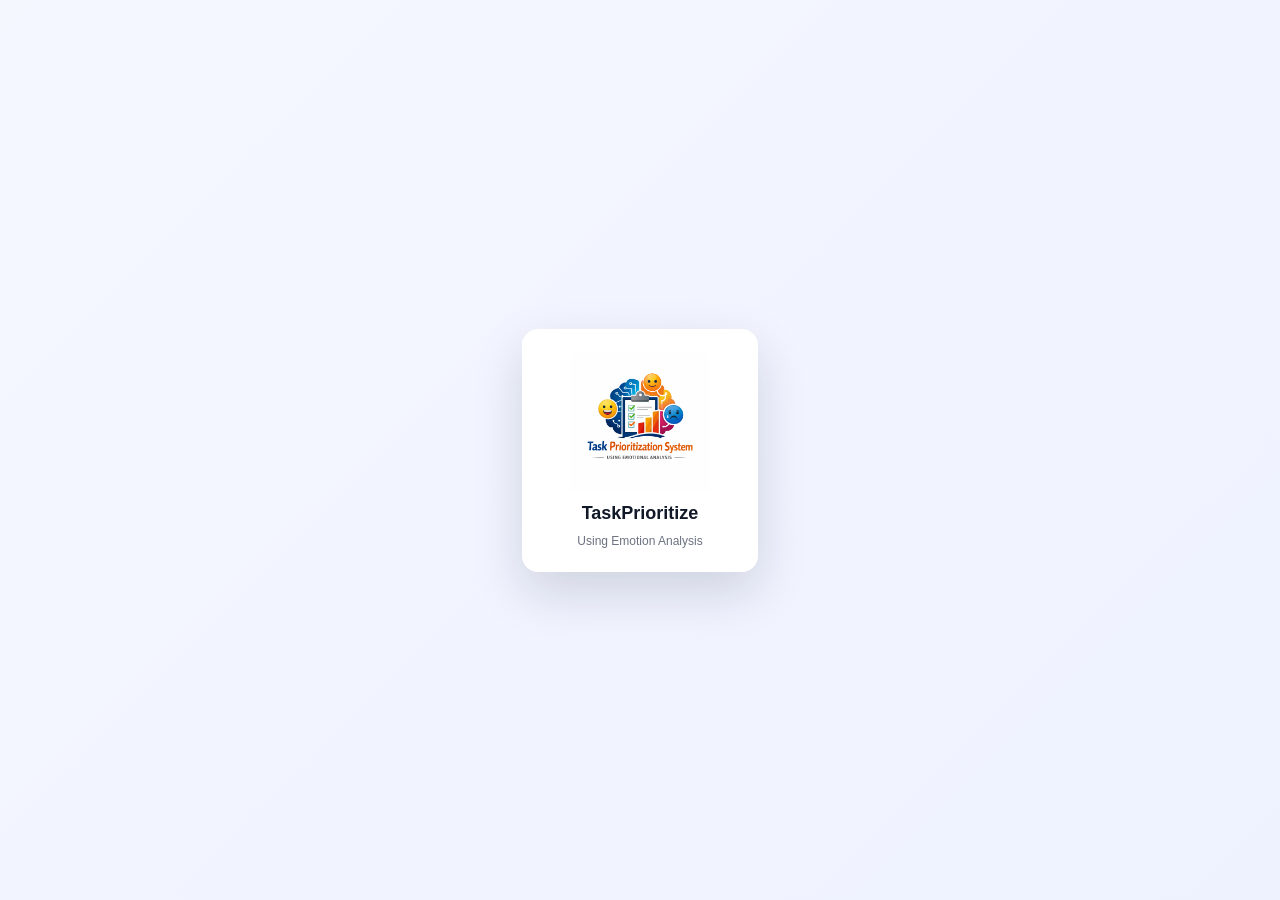
==== commit c0aee634: "Improve frontend pages and onboarding" ====
--- a/Frontend/dashboard.html
+++ b/Frontend/dashboard.html
@@ -3,14 +3,14 @@
 <head>
     <meta charset="UTF-8" />
     <meta name="viewport" content="width=device-width, initial-scale=1.0" />
-    <title>Task Prioritize Using Emotion Analysis</title>
+    <title>Task Prioritization System Using Emotion Analysis</title>
     <link rel="stylesheet" href="dashboard-style.css">
 </head>
 <body>
     <div class="app-splash" id="appSplash" aria-hidden="true">
         <div class="splash-card">
             <img class="splash-logo" src="logo.png" alt="Task Prioritization System logo" />
-            <div class="splash-title">TaskPrioritize</div>
+            <div class="splash-title">Task Prioritization System</div>
             <div class="splash-sub">Using Emotion Analysis</div>
         </div>
     </div>
@@ -19,16 +19,27 @@
         <div class="navbar-content">
             <div class="navbar-brand">
                 <img class="navbar-logo" src="logo.png" alt="Task Prioritization System logo" />
-                <h1>TaskPrioritize</h1>
+                <h1>Task Prioritization System Using Emotion Analysis</h1>
             </div>
 
             <div class="navbar-actions">
+                <button class="btn-panel btn-panel-left" id="toggleLeftPanel" title="Toggle left panel">
+                    <span aria-hidden="true">?</span>
+                    <span class="panel-text">Views</span>
+                </button>
                 <button class="btn-emotion-scan" id="emotionScanBtn" title="Scan your emotion">
-                    Scan
+                    <span class="scan-icon" aria-hidden="true">📷</span>
+                    <span>Scan Me</span>
                 </button>
                 <button class="btn-theme" id="themeToggle" title="Toggle theme">
-                    Theme: <span id="themeLabel">Light</span>
-                </button>
+                    <span class="theme-icon" aria-hidden="true">🌓</span>
+                    <span class="theme-text">Theme: <span id="themeLabel">Light</span></span>
+                </button>
+                <button class="btn-panel btn-panel-right" id="toggleRightPanel" title="Toggle right panel">
+                    <span aria-hidden="true">?</span>
+                    <span class="panel-text">Panel</span>
+                </button>
+                <a class="nav-link" href="about.html">About</a>
                 <span class="user-name" id="userInfo">User</span>
                 <button class="btn-logout" id="logoutBtn" title="Logout">
                     Logout
@@ -136,8 +147,14 @@
             <!-- Task List - Grouped by Date -->
             <section class="tasks-list">
                 <div id="tasksList">
-                    <div class="empty-state">
-                        <p>📋 No tasks. Add one to get started!</p>
+                                        <div class="empty-state">
+                        <p>?? Welcome! Start by adding your first task.</p>
+                        <div class="empty-steps">
+                            <div>1?? Type a task in the input box</div>
+                            <div>2?? Press Enter</div>
+                            <div>3?? Choose a prioritization matrix</div>
+                            <div>4?? Organize your tasks easily</div>
+                        </div>
                     </div>
                 </div>
             </section>
@@ -209,6 +226,14 @@
         </aside>
     </div>
 
+    <footer class="legal-footer">
+        By using this app you agree to the
+        <a href="terms.html" class="legal-link">Terms &amp; Conditions</a>
+        and
+        <a href="privacy.html" class="legal-link">Privacy Policy</a>.
+        <a href="contact.html" class="legal-link">Contact Us</a>
+    </footer>
+
     <!-- EMOTION SCAN - Camera Modal -->
     <div class="modal-overlay" id="modalOverlay"></div>
 
@@ -225,7 +250,6 @@
         </div>
         <div class="modal-footer">
             <button class="btn-secondary" id="cancelCamera">Cancel</button>
-            <button class="btn-primary" id="captureImage">Analyze Now</button>
         </div>
     </div>
 
@@ -238,8 +262,19 @@
         <div class="modal-body emotion-result">
             <div class="emotion-icon-large" id="resultIcon"></div>
             <h3 id="resultEmotion"></h3>
+            <div class="breath-wrap" id="breathWrap" aria-live="polite" style="display: none;">
+                <div class="breath-circle" aria-hidden="true"></div>
+                <div class="breath-text">Breathe in... hold... breathe out.</div>
+            </div>
             <p id="resultMessage"></p>
             <p class="confidence-text">Confidence: <span id="resultConfidence"></span>%</p>
+            <div class="emotion-debug" id="emotionDebug" style="display: none;">
+                <div><strong>Debug</strong></div>
+                <div>Source: <span id="debugSource"></span></div>
+                <div>Dominant: <span id="debugDominant"></span></div>
+                <div>Best: <span id="debugBest"></span></div>
+                <div>Scores: <span id="debugScores"></span></div>
+            </div>
         </div>
         <div class="modal-footer">
             <button class="btn-secondary" id="rejectEmotion">Dismiss</button>
@@ -264,3 +299,4 @@
 
 
 
+
--- a/Frontend/dashboard-style.css
+++ b/Frontend/dashboard-style.css
@@ -84,8 +84,8 @@
 }
 
 .splash-logo {
-    width: 80px;
-    height: 80px;
+    width: 180px;
+    height: 140px;
     object-fit: contain;
 }
 
@@ -107,7 +107,7 @@
 .navbar {
     position: sticky;
     top: 0;
-    height: 56px;
+    height: 64px;
     background: var(--surface);
     border-bottom: 1px solid var(--border);
     box-shadow: var(--shadow);
@@ -130,12 +130,21 @@
     gap: 8px;
     font-weight: 700;
     color: var(--primary);
-    font-size: 16px;
+    font-size: 18px;
+}
+
+.navbar-brand h1 {
+    margin: 0;
+    font-size: 18px;
+    line-height: 1.2;
+    font-weight: 700;
+    color: var(--primary);
+    max-width: 520px;
 }
 
 .navbar-logo {
-    width: 32px;
-    height: 32px;
+    width: 44px;
+    height: 44px;
     border-radius: 8px;
     object-fit: contain;
     background: #ffffff;
@@ -145,7 +154,45 @@
 .navbar-actions {
     display: flex;
     align-items: center;
-    gap: 16px;
+    gap: 12px;
+    flex-wrap: wrap;
+}
+
+.nav-link {
+    font-size: 12px;
+    color: var(--text-muted);
+    text-decoration: none;
+    padding: 6px 8px;
+    border-radius: 6px;
+    transition: var(--transition);
+}
+
+.nav-link:hover {
+    color: var(--primary);
+    background: var(--bg);
+}
+
+
+.btn-panel {
+    background: var(--surface);
+    border: 1px solid var(--border);
+    color: var(--text);
+    font-size: 12px;
+    padding: 6px 10px;
+    border-radius: 6px;
+    cursor: pointer;
+    transition: var(--transition);
+    display: none;
+    align-items: center;
+    gap: 6px;
+}
+
+.btn-panel:hover {
+    border-color: var(--primary);
+}
+
+.panel-text {
+    display: inline;
 }
 
 .btn-emotion-scan {
@@ -157,12 +204,20 @@
     border-radius: 6px;
     color: var(--text);
     transition: var(--transition);
+    display: inline-flex;
+    align-items: center;
+    gap: 6px;
 }
 
 .btn-emotion-scan:hover {
     border-color: var(--primary);
 }
 
+.scan-icon {
+    font-size: 14px;
+    line-height: 1;
+}
+
 .btn-theme {
     background: var(--surface);
     border: 1px solid var(--border);
@@ -172,10 +227,18 @@
     border-radius: 6px;
     cursor: pointer;
     transition: var(--transition);
+    display: inline-flex;
+    align-items: center;
+    gap: 6px;
 }
 
 .btn-theme:hover {
     border-color: var(--primary);
+}
+
+.theme-icon {
+    font-size: 14px;
+    line-height: 1;
 }
 
 .user-name {
@@ -209,6 +272,27 @@
     flex: 1;
     overflow: hidden;
     gap: 0;
+    min-width: 0;
+}
+
+.legal-footer {
+    flex-shrink: 0;
+    background: var(--surface);
+    border-top: 1px solid var(--border);
+    padding: 8px 16px;
+    font-size: 11px;
+    color: var(--text-muted);
+    text-align: center;
+}
+
+.legal-footer .legal-link {
+    color: var(--text-muted);
+    text-decoration: underline;
+    font-weight: 700;
+}
+
+.legal-footer .legal-link:hover {
+    color: var(--primary);
 }
 
 /* ============================================
@@ -217,13 +301,17 @@
 
 .sidebar-left {
     width: 240px;
+    min-width: 200px;
+    max-width: 340px;
     background: var(--surface);
     border-right: 1px solid var(--border);
     padding: 16px;
-    overflow-y: auto;
-    flex-shrink: 0;
+    overflow: auto;
+    overflow-x: hidden;
+    flex: 0 1 240px;
     display: flex;
     flex-direction: column;
+    resize: horizontal;
 }
 
 .nav-menu {
@@ -291,6 +379,7 @@
     flex-direction: column;
     padding: 16px;
     background: var(--bg);
+    min-width: 0;
 }
 
 .task-adder {
@@ -712,6 +801,15 @@
     display: flex;
     align-items: center;
     justify-content: center;
+    flex-direction: column;
+    gap: 10px;
+}
+
+.empty-steps {
+    display: grid;
+    gap: 6px;
+    font-size: 12px;
+    color: var(--text-muted);
 }
 
 /* ============================================
@@ -720,14 +818,18 @@
 
 .sidebar-right {
     width: 280px;
+    min-width: 240px;
+    max-width: 380px;
     background: var(--surface);
     border-left: 1px solid var(--border);
     padding: 16px;
-    overflow-y: auto;
-    flex-shrink: 0;
+    overflow: auto;
+    overflow-x: hidden;
+    flex: 0 1 280px;
     display: flex;
     flex-direction: column;
     gap: 16px;
+    resize: horizontal;
 }
 
 .right-panel-header {
@@ -932,6 +1034,11 @@
     background: var(--surface);
 }
 
+[data-theme="dark"] .task-due-input::-webkit-calendar-picker-indicator,
+[data-theme="dark"] input[type="datetime-local"]::-webkit-calendar-picker-indicator {
+    filter: invert(45%) sepia(83%) saturate(1800%) hue-rotate(205deg) brightness(100%) contrast(100%);
+}
+
 [data-theme="dark"] .task-input::placeholder,
 [data-theme="dark"] .task-due-input::placeholder,
 [data-theme="dark"] .detail-form input::placeholder {
@@ -950,6 +1057,18 @@
     gap: 8px;
     justify-content: flex-end;
     margin-top: 6px;
+}
+
+.detail-status {
+    margin-top: 6px;
+    font-size: 12px;
+    color: var(--text-muted);
+    min-height: 16px;
+}
+
+.detail-status.error {
+    color: #dc2626;
+    font-weight: 600;
 }
 
 .detail-row {
@@ -1076,6 +1195,28 @@
     margin-bottom: 12px;
 }
 
+.breath-wrap {
+    display: flex;
+    flex-direction: column;
+    align-items: center;
+    gap: 8px;
+    margin-bottom: 10px;
+}
+
+.breath-circle {
+    width: 64px;
+    height: 64px;
+    border-radius: 50%;
+    background: radial-gradient(circle at 30% 30%, rgba(79, 131, 255, 0.35), rgba(79, 131, 255, 0.08));
+    border: 1px solid rgba(79, 131, 255, 0.5);
+    animation: breathe 6s ease-in-out infinite;
+}
+
+.breath-text {
+    font-size: 12px;
+    color: var(--text-muted);
+}
+
 .emotion-result h3 {
     font-size: 18px;
     font-weight: 600;
@@ -1092,6 +1233,21 @@
 
 .confidence-text {
     font-weight: 500;
+    color: var(--text);
+}
+
+.emotion-debug {
+    margin-top: 10px;
+    text-align: left;
+    font-size: 11px;
+    color: var(--text-muted);
+    background: var(--bg);
+    border: 1px dashed var(--border);
+    padding: 8px 10px;
+    border-radius: 8px;
+}
+
+.emotion-debug strong {
     color: var(--text);
 }
 
@@ -1142,6 +1298,13 @@
     100% { transform: scale(1); opacity: 1; }
 }
 
+@keyframes breathe {
+    0% { transform: scale(0.9); opacity: 0.7; }
+    30% { transform: scale(1.05); opacity: 1; }
+    55% { transform: scale(1.05); opacity: 1; }
+    100% { transform: scale(0.9); opacity: 0.7; }
+}
+
 @media (prefers-reduced-motion: reduce) {
     .splash-card {
         animation: none;
@@ -1155,6 +1318,56 @@
 @media (max-width: 1024px) {
     .sidebar-right {
         width: 240px;
+        min-width: 200px;
+        flex-basis: 240px;
+    }
+}
+
+@media (max-width: 1200px) {
+    .sidebar-right {
+        position: fixed;
+        right: -320px;
+        top: 64px;
+        height: calc(100vh - 64px);
+        z-index: 95;
+        box-shadow: -2px 0 8px rgba(0, 0, 0, 0.12);
+        transition: right 0.3s ease;
+        border-left: none;
+        border-right: 1px solid var(--border);
+        resize: none;
+    }
+
+    .sidebar-right.visible {
+        right: 0;
+    }
+
+    .btn-panel-right {
+        display: inline-flex;
+    }
+
+    .btn-icon {
+        display: block;
+    }
+}
+
+@media (max-width: 992px) {
+    .sidebar-left {
+        position: fixed;
+        left: -260px;
+        top: 64px;
+        height: calc(100vh - 64px);
+        z-index: 95;
+        box-shadow: 2px 0 8px rgba(0, 0, 0, 0.12);
+        transition: left 0.3s ease;
+        resize: none;
+    }
+
+    .sidebar-left.visible {
+        left: 0;
+    }
+
+    .btn-panel-left {
+        display: inline-flex;
     }
 }
 
@@ -1162,11 +1375,12 @@
     .sidebar-left {
         position: fixed;
         left: -240px;
-        top: 56px;
-        height: calc(100vh - 56px);
+        top: 64px;
+        height: calc(100vh - 64px);
         z-index: 95;
         box-shadow: 2px 0 8px rgba(0, 0, 0, 0.1);
         transition: left 0.3s ease;
+        resize: none;
     }
 
     .sidebar-left.visible {
@@ -1176,13 +1390,14 @@
     .sidebar-right {
         position: fixed;
         right: -280px;
-        top: 56px;
-        height: calc(100vh - 56px);
+        top: 64px;
+        height: calc(100vh - 64px);
         z-index: 95;
         box-shadow: -2px 0 8px rgba(0, 0, 0, 0.1);
         transition: right 0.3s ease;
         border-left: none;
         border-right: 1px solid var(--border);
+        resize: none;
     }
 
     .sidebar-right.visible {
@@ -1240,6 +1455,27 @@
     }
 }
 
+@media (max-width: 640px) {
+    .user-name {
+        display: none;
+    }
+
+
+    .btn-emotion-scan span:not(.scan-icon) {
+        display: none;
+    }
+
+    .btn-theme .theme-text {
+        display: none;
+    }
+
+    .btn-emotion-scan,
+    .btn-theme,
+    .btn-logout {
+        padding: 6px 8px;
+    }
+}
+
 /* ============================================
    SCROLLBARS
    ============================================ */
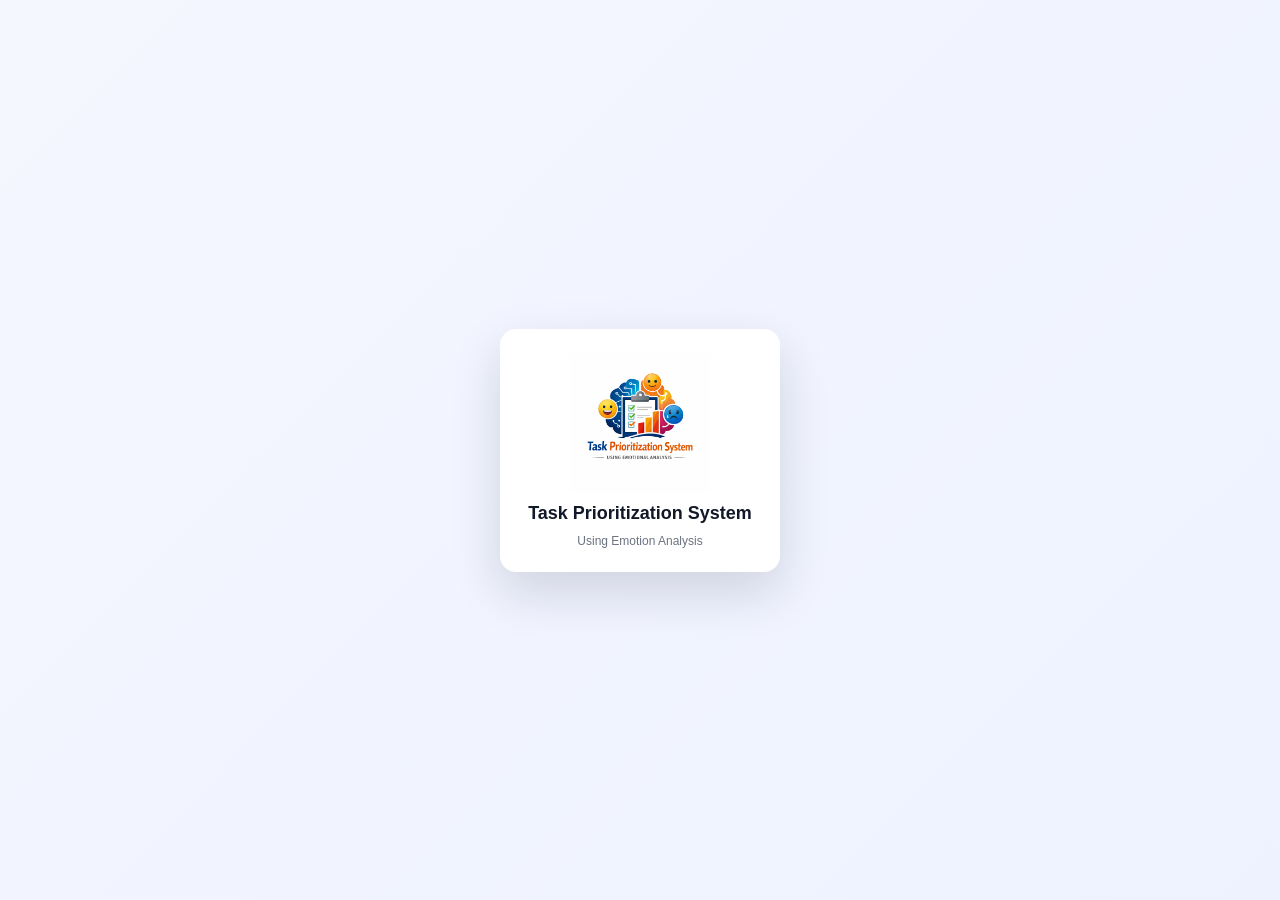
==== commit d7895099: "Add due time input to dashboard" ====
--- a/Frontend/dashboard.html
+++ b/Frontend/dashboard.html
@@ -101,6 +101,13 @@
                         autocomplete="off"
                     />
                     <input
+                        type="time"
+                        id="taskTimeInput"
+                        name="due_time"
+                        class="task-due-input"
+                        title="Task time (HH:MM)"
+                    />
+                    <input
                         type="datetime-local"
                         id="taskDueInput"
                         class="task-due-input"
